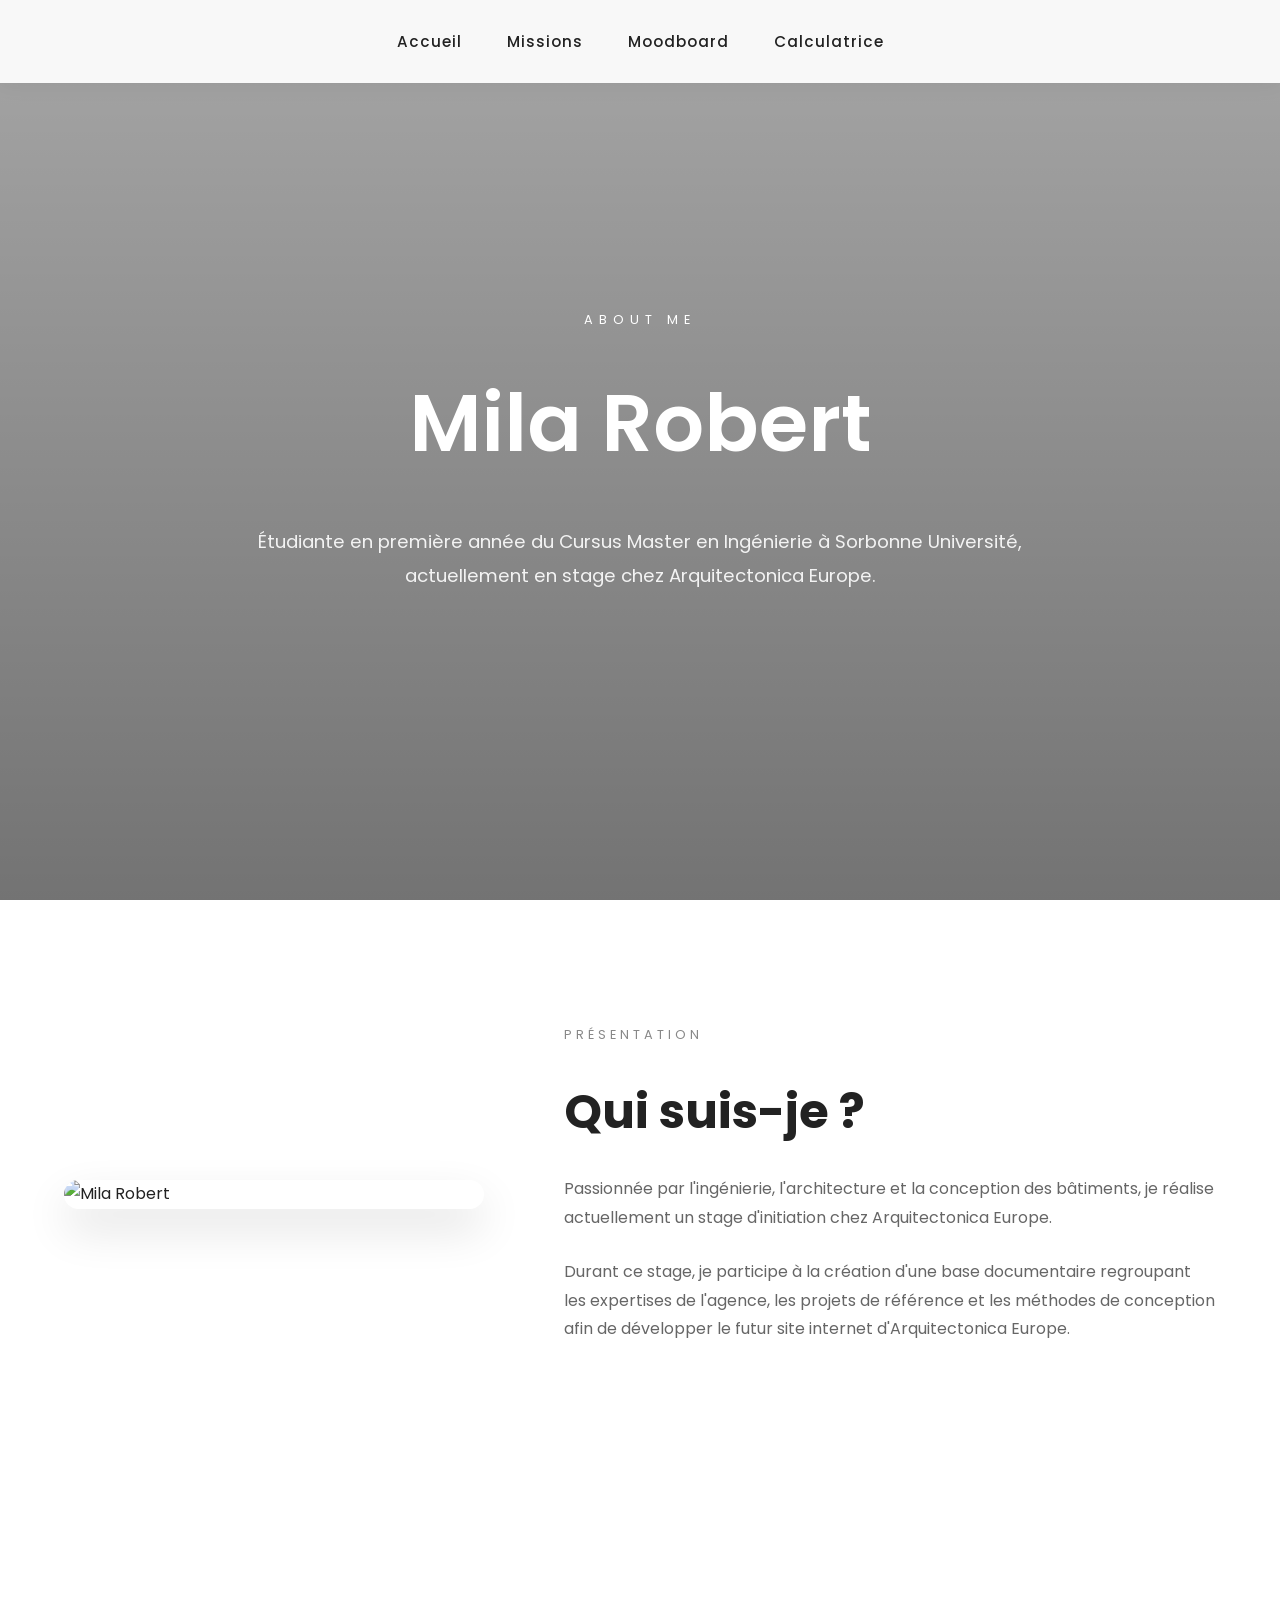
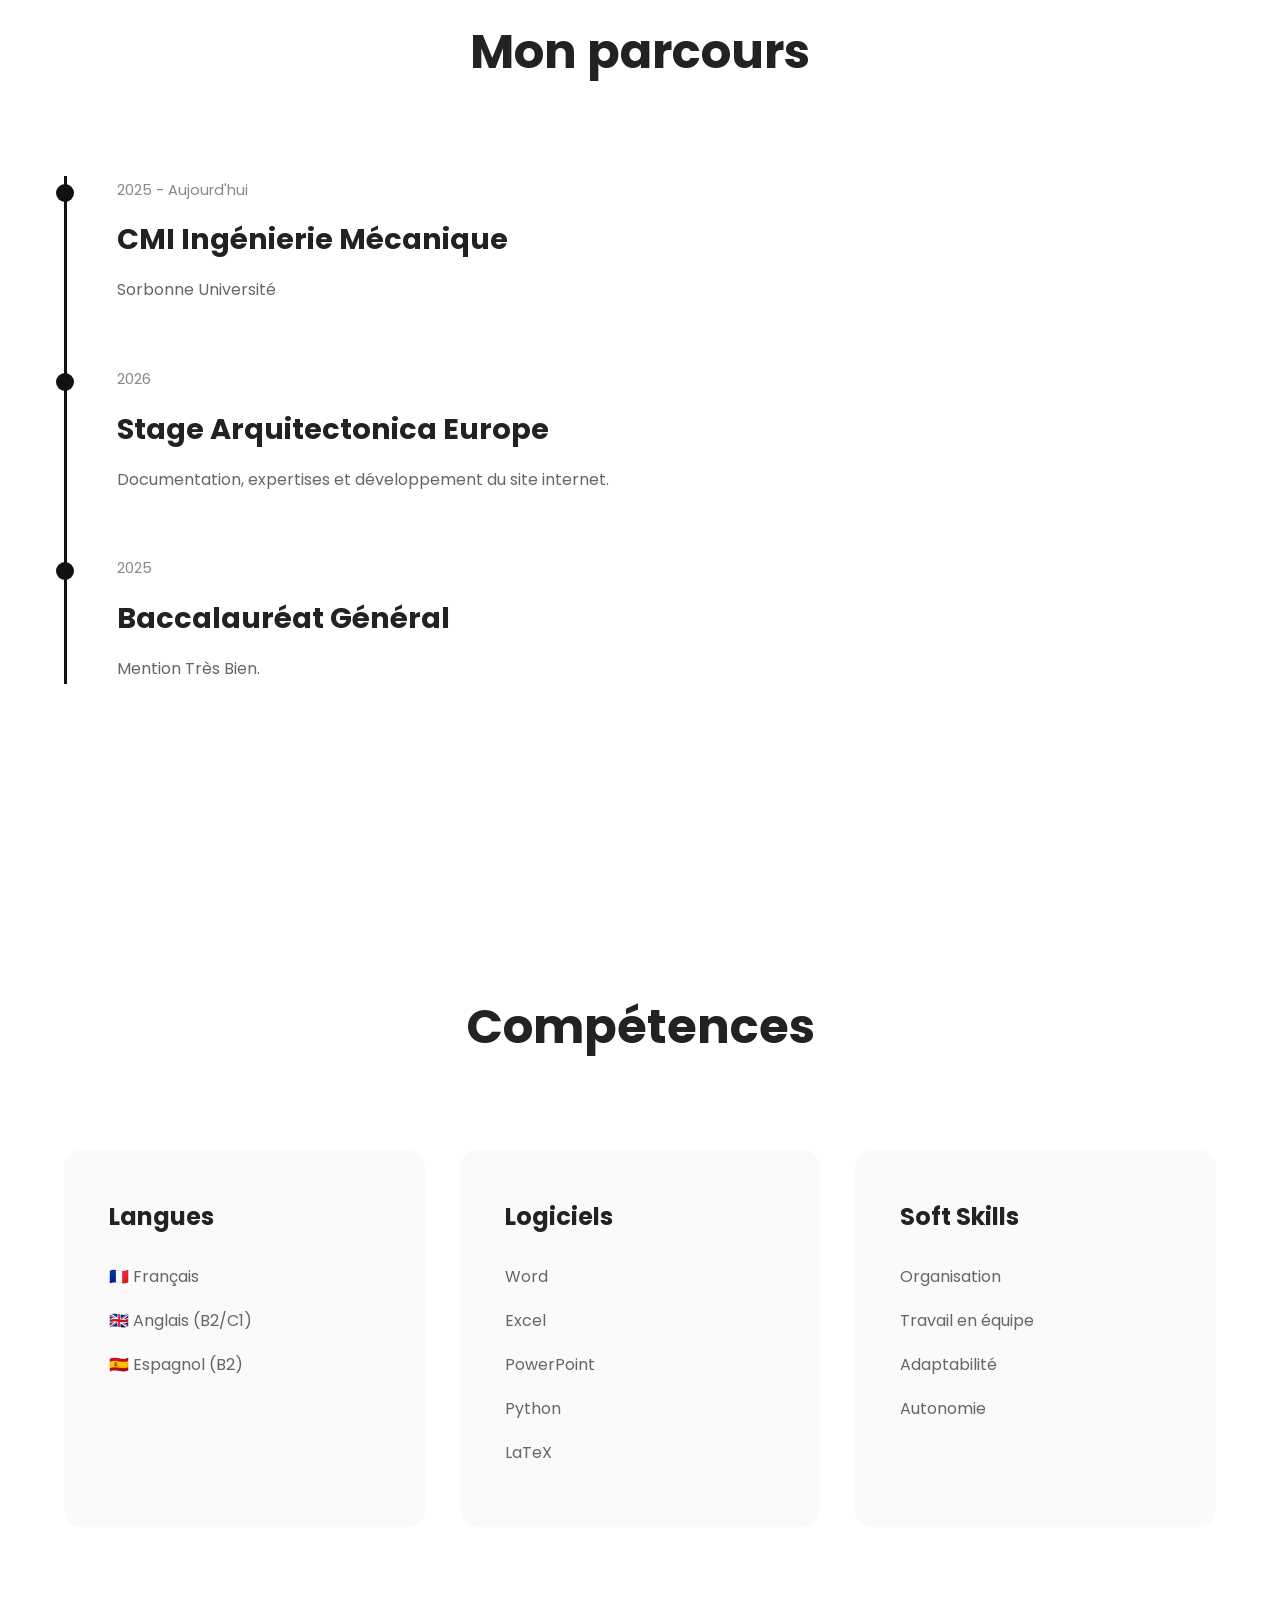
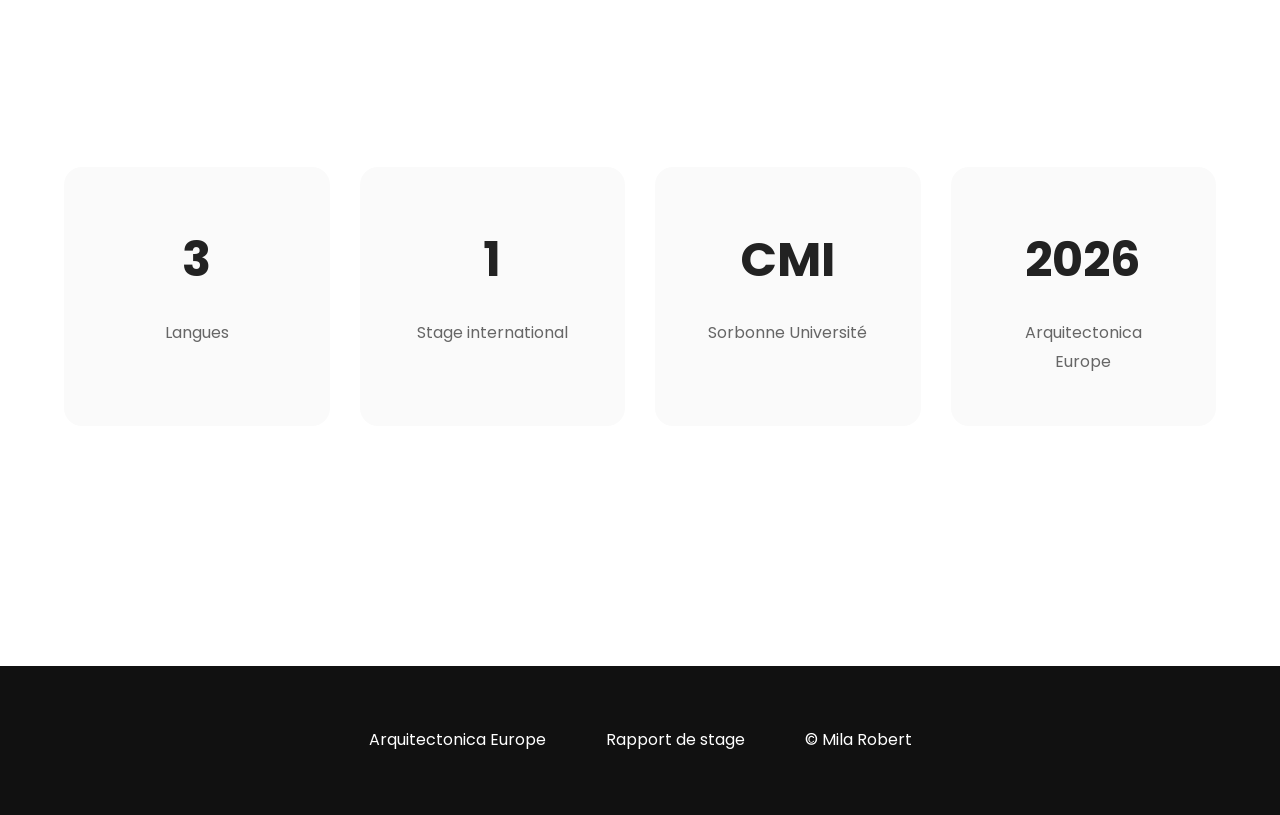
==== aboutme.html @ 5439be38 "Rename about me.html to aboutme.html" ====
<!DOCTYPE html>
<html lang="fr">

<head>

    <meta charset="UTF-8">
    <meta name="viewport" content="width=device-width, initial-scale=1.0">

    <title>About Me | Arquitectonica Europe</title>

    <link rel="stylesheet" href="page.css">
    <link rel="stylesheet" href="about.css">

    <link rel="preconnect" href="https://fonts.googleapis.com">

    <link rel="preconnect" href="https://fonts.gstatic.com" crossorigin>

    <link href="https://fonts.googleapis.com/css2?family=Poppins:wght@300;400;500;600;700&display=swap" rel="stylesheet">

</head>

<body>

<nav>

    <a href="acceuil.html">Accueil</a>
        <a href="mesmissions.html">Missions</a>
        <a href="moodboard.html">Moodboard</a>
      
        <a href="calculatrice.html">Calculatrice</a>

</nav>

<header class="hero">

    <span class="small-title">ABOUT ME</span>

    <h1>Mila Robert</h1>

    <p>
        Étudiante en première année du Cursus Master en Ingénierie à Sorbonne Université, actuellement en stage chez Arquitectonica Europe.
    </p>

</header>

<section class="about">

    <div class="about-image">

        <img src="image/mila.jpg" alt="Mila Robert">

    </div>

    <div class="about-content">

        <span class="section-subtitle">Présentation</span>

        <h2>Qui suis-je ?</h2>

        <p>
            Passionnée par l'ingénierie, l'architecture et la conception des bâtiments, je réalise actuellement un stage d'initiation chez Arquitectonica Europe.
        </p>

        <p>
            Durant ce stage, je participe à la création d'une base documentaire regroupant les expertises de l'agence, les projets de référence et les méthodes de conception afin de développer le futur site internet d'Arquitectonica Europe.
        </p>

    </div>

</section>

<section class="journey">

    <div class="intro-title">

        <h1>Mon parcours</h1>

    </div>

    <div class="timeline">

        <div class="timeline-item">

            <span>2025 - Aujourd'hui</span>

            <h2>CMI Ingénierie Mécanique</h2>

            <p>Sorbonne Université</p>

        </div>

        <div class="timeline-item">

            <span>2026</span>

            <h2>Stage Arquitectonica Europe</h2>

            <p>Documentation, expertises et développement du site internet.</p>

        </div>

        <div class="timeline-item">

            <span>2025</span>

            <h2>Baccalauréat Général</h2>

            <p>Mention Très Bien.</p>

        </div>

    </div>

</section>

<section class="skills">

    <div class="intro-title">

        <h1>Compétences</h1>

    </div>

    <div class="skills-grid">

        <div class="skill-card">

            <h3>Langues</h3>

            <ul>

                <li>🇫🇷 Français</li>

                <li>🇬🇧 Anglais (B2/C1)</li>

                <li>🇪🇸 Espagnol (B2)</li>

            </ul>

        </div>

        <div class="skill-card">

            <h3>Logiciels</h3>

            <ul>

                <li>Word</li>

                <li>Excel</li>

                <li>PowerPoint</li>

                <li>Python</li>

                <li>LaTeX</li>

            </ul>

        </div>

        <div class="skill-card">

            <h3>Soft Skills</h3>

            <ul>

                <li>Organisation</li>

                <li>Travail en équipe</li>

                <li>Adaptabilité</li>

                <li>Autonomie</li>

            </ul>

        </div>

    </div>

</section>

<section class="stats">

    <div class="stat">

        <h2>3</h2>

        <p>Langues</p>

    </div>

    <div class="stat">

        <h2>1</h2>

        <p>Stage international</p>

    </div>

    <div class="stat">

        <h2>CMI</h2>

        <p>Sorbonne Université</p>

    </div>

    <div class="stat">

        <h2>2026</h2>

        <p>Arquitectonica Europe</p>

    </div>

</section>

<footer>

    <ul>

        <li>Arquitectonica Europe</li>

        <li>Rapport de stage</li>

        <li>© Mila Robert</li>

    </ul>

</footer>

</body>

</html>
---- about.css ----
/*==================================================
                    RESET
==================================================*/

*{
    margin:0;
    padding:0;
    box-sizing:border-box;
}

html{
    scroll-behavior:smooth;
}

body{

    font-family:'Poppins',sans-serif;
    color:#222;
    background:#fff;
    line-height:1.8;
    overflow-x:hidden;

}

img{

    display:block;
    max-width:100%;

}

a{

    text-decoration:none;

}

section{

    width:min(1200px,90%);
    margin:auto;
    padding:120px 0;

}
/*=========================================
                NAVBAR
=========================================*/

nav{

    position:fixed;

    top:0;
    left:0;

    width:100%;

    display:flex;

    justify-content:center;
    align-items:center;

    gap:45px;

    padding:28px 0;

    background:rgba(255,255,255,.92);

    backdrop-filter:blur(12px);

    box-shadow:0 2px 20px rgba(0,0,0,.06);

    z-index:1000;

}

nav a{

    color:#222;

    font-size:.95rem;

    font-weight:500;

    letter-spacing:1px;

    transition:.3s;

}

nav a:hover{

    color:#777;

}
/*==================================================
                    HERO
==================================================*/

.hero{

    min-height:100vh;

    display:flex;
    flex-direction:column;
    justify-content:center;
    align-items:center;

    text-align:center;

    color:white;

    background:

    linear-gradient(
    rgba(0,0,0,.35),
    rgba(0,0,0,.55)
    ),

    url("image/about-background.jpg");

    background-size:cover;
    background-position:center;

}

.small-title{

    letter-spacing:6px;
    text-transform:uppercase;
    font-size:.8rem;
    margin-bottom:20px;

}

.hero h1{

    font-size:5rem;
    font-weight:600;
    margin-bottom:30px;

}

.hero p{

    max-width:850px;
    font-size:1.15rem;
    color:rgba(255,255,255,.9);

}

/*==================================================
                    ABOUT
==================================================*/

.about{

    display:grid;

    grid-template-columns:420px 1fr;

    gap:80px;

    align-items:center;

}

.about-image{

    overflow:hidden;
    border-radius:18px;

    box-shadow:0 20px 45px rgba(0,0,0,.12);

}

.about-image img{

    transition:.5s;

}

.about-image:hover img{

    transform:scale(1.05);

}

.section-subtitle{

    color:#888;
    text-transform:uppercase;
    letter-spacing:4px;
    font-size:.8rem;

}

.about-content h2{

    font-size:3rem;
    margin:20px 0;

}

.about-content p{

    color:#666;
    margin-bottom:25px;

}

/*==================================================
                    TITRES
==================================================*/

.intro-title{

    text-align:center;

    margin-bottom:80px;

}

.intro-title h1{

    font-size:3rem;

    margin-bottom:20px;

}

.intro-title p{

    color:#666;

    max-width:700px;

    margin:auto;

}

/*==================================================
                TIMELINE
==================================================*/

.timeline{

    border-left:3px solid #111;

    padding-left:50px;

}

.timeline-item{

    position:relative;

    margin-bottom:60px;

}

.timeline-item::before{

    content:"";

    position:absolute;

    width:18px;
    height:18px;

    background:#111;

    border-radius:50%;

    left:-61px;
    top:8px;

}

.timeline-item span{

    color:#888;
    font-size:.9rem;

}

.timeline-item h2{

    margin:10px 0;

    font-size:1.8rem;

}

.timeline-item p{

    color:#666;

}

/*==================================================
                SKILLS
==================================================*/

.skills-grid{

    display:grid;

    grid-template-columns:repeat(3,1fr);

    gap:35px;

}

.skill-card{

    background:#fafafa;

    padding:45px;

    border-radius:18px;

    transition:.35s;

}

.skill-card:hover{

    transform:translateY(-8px);

    box-shadow:0 20px 45px rgba(0,0,0,.08);

}

.skill-card h3{

    margin-bottom:25px;

    font-size:1.5rem;

}

.skill-card ul{

    list-style:none;

}

.skill-card li{

    margin-bottom:15px;

    color:#666;

}

/*==================================================
                STATS
==================================================*/

.stats{

    display:grid;

    grid-template-columns:repeat(4,1fr);

    gap:30px;

}

.stat{

    background:#fafafa;

    border-radius:18px;

    padding:50px;

    text-align:center;

    transition:.35s;

}

.stat:hover{

    transform:translateY(-8px);

    box-shadow:0 20px 45px rgba(0,0,0,.08);

}

.stat h2{

    font-size:3rem;

    margin-bottom:15px;

}

.stat p{

    color:#666;

}

/*==================================================
                FOOTER
==================================================*/

footer{

    margin-top:120px;

    background:#111;

    padding:60px;

}

footer ul{

    list-style:none;

    display:flex;

    justify-content:center;

    gap:60px;

}

footer li{

    color:white;

}

/*==================================================
                ANIMATION
==================================================*/

.hero>*,
.about,
.timeline-item,
.skill-card,
.stat{

    animation:fadeUp .8s ease;

}

@keyframes fadeUp{

    from{

        opacity:0;

        transform:translateY(40px);

    }

    to{

        opacity:1;

        transform:translateY(0);

    }

}

/*==================================================
                RESPONSIVE
==================================================*/

@media(max-width:1000px){

.about{

grid-template-columns:1fr;

text-align:center;

}

.about-image{

max-width:400px;

margin:auto;

}

.skills-grid{

grid-template-columns:1fr;

}

.stats{

grid-template-columns:repeat(2,1fr);

}

.hero h1{

font-size:3.5rem;

}

}

@media(max-width:700px){

.timeline{

border-left:none;

padding-left:0;

}

.timeline-item::before{

display:none;

}

.stats{

grid-template-columns:1fr;

}

footer ul{

flex-direction:column;

gap:20px;

text-align:center;

}

.hero h1{

font-size:2.8rem;

}

}
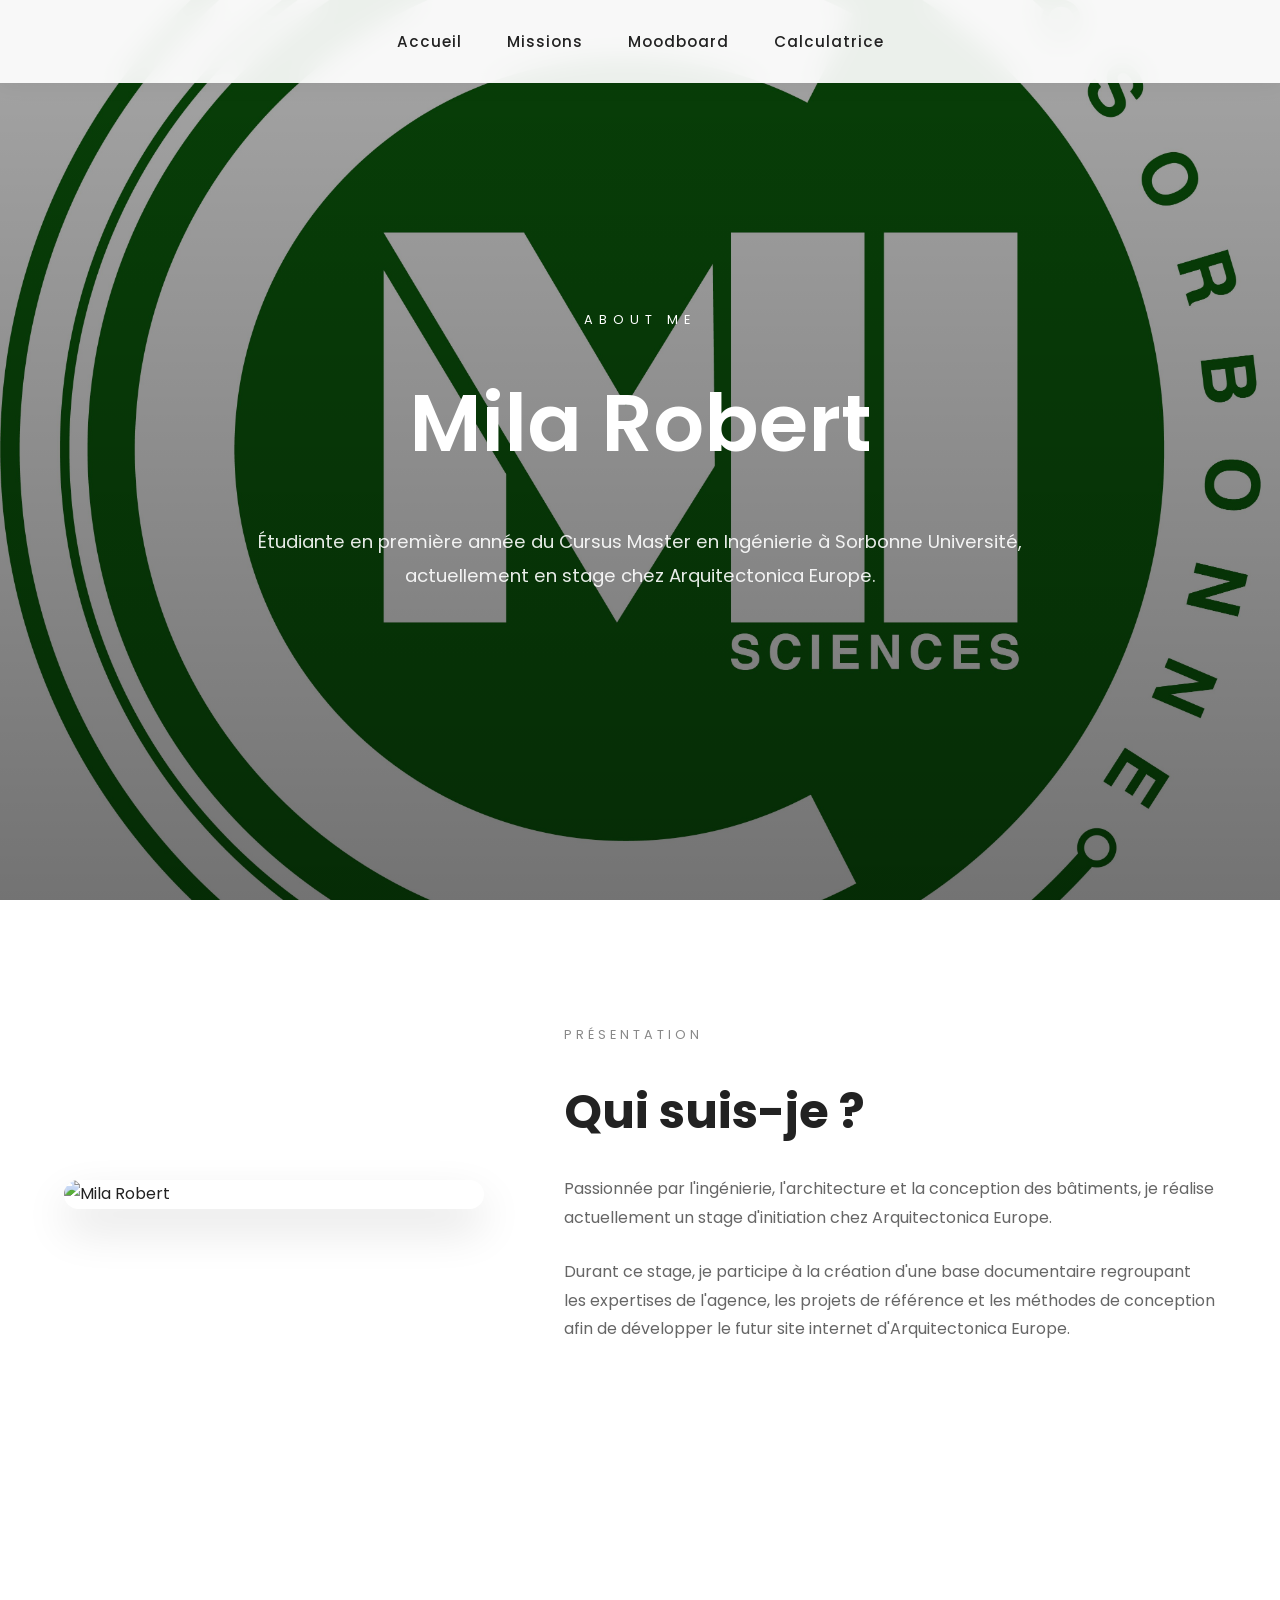
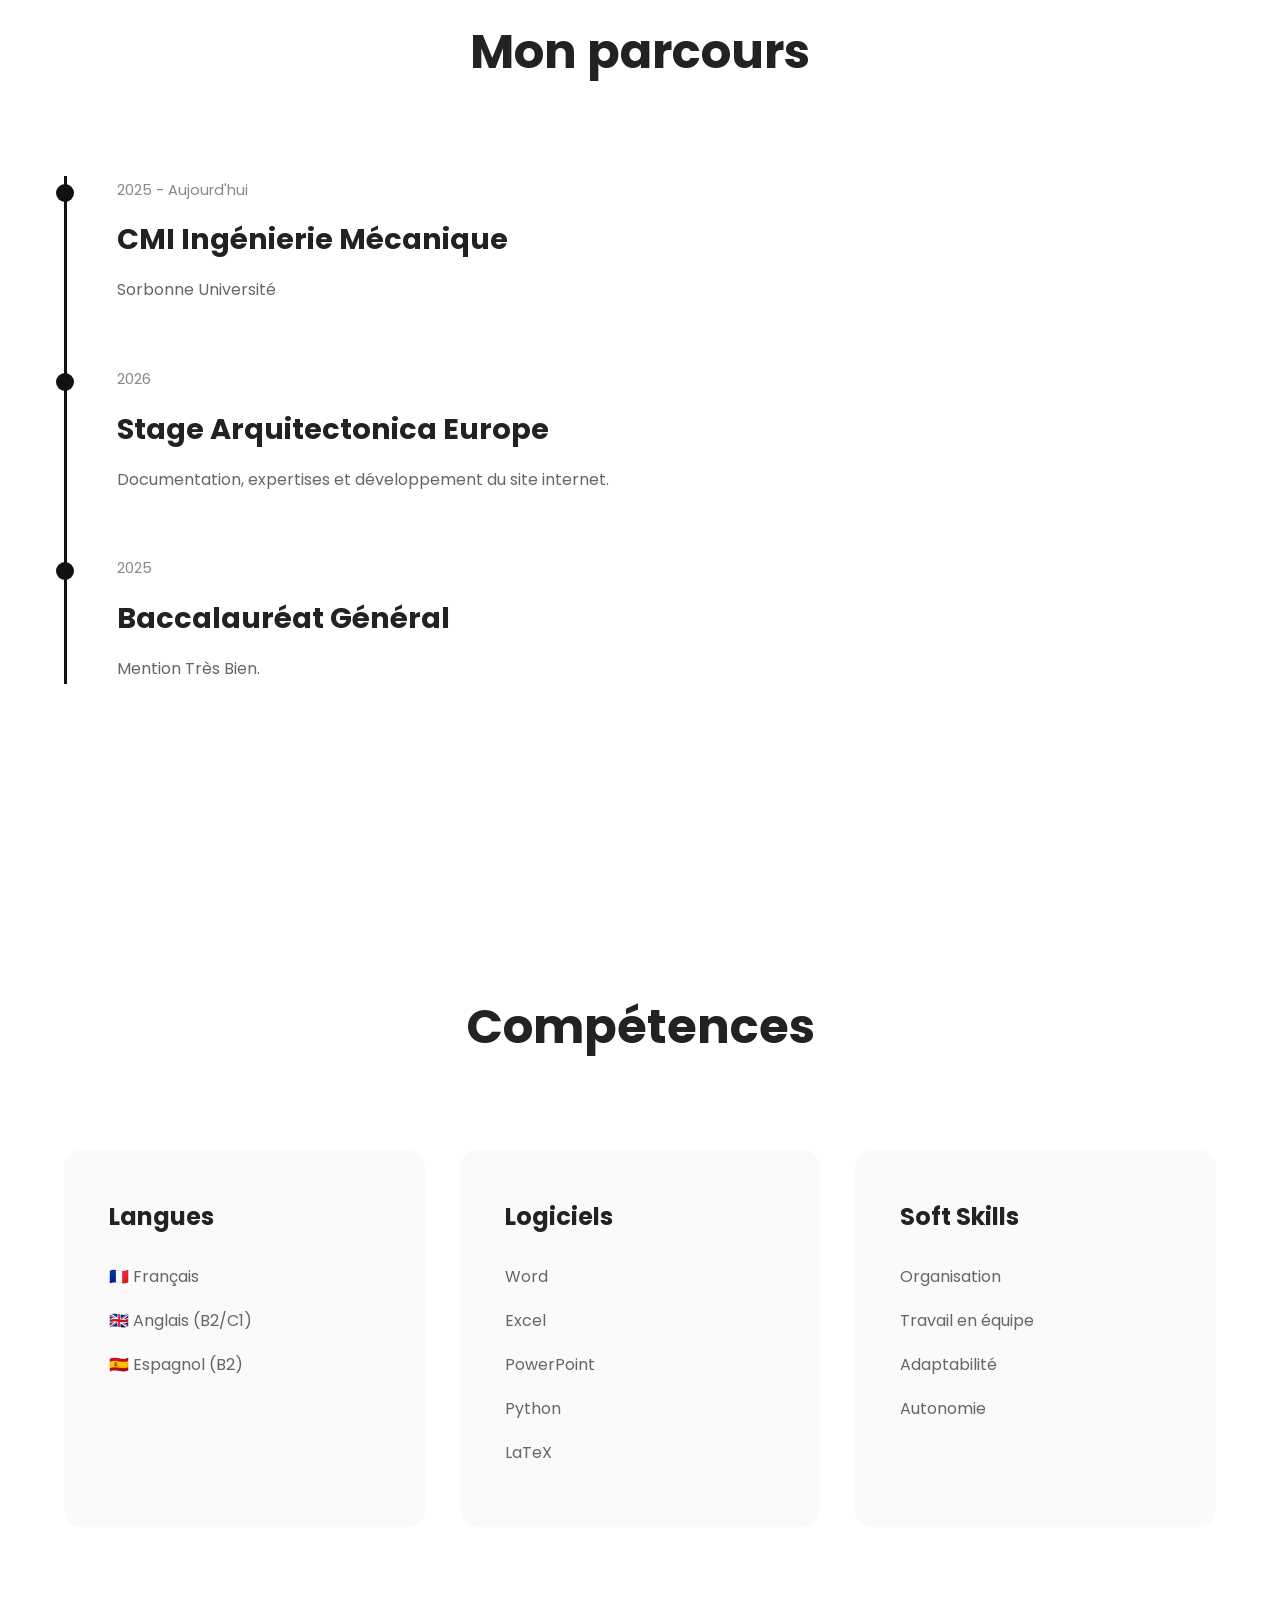
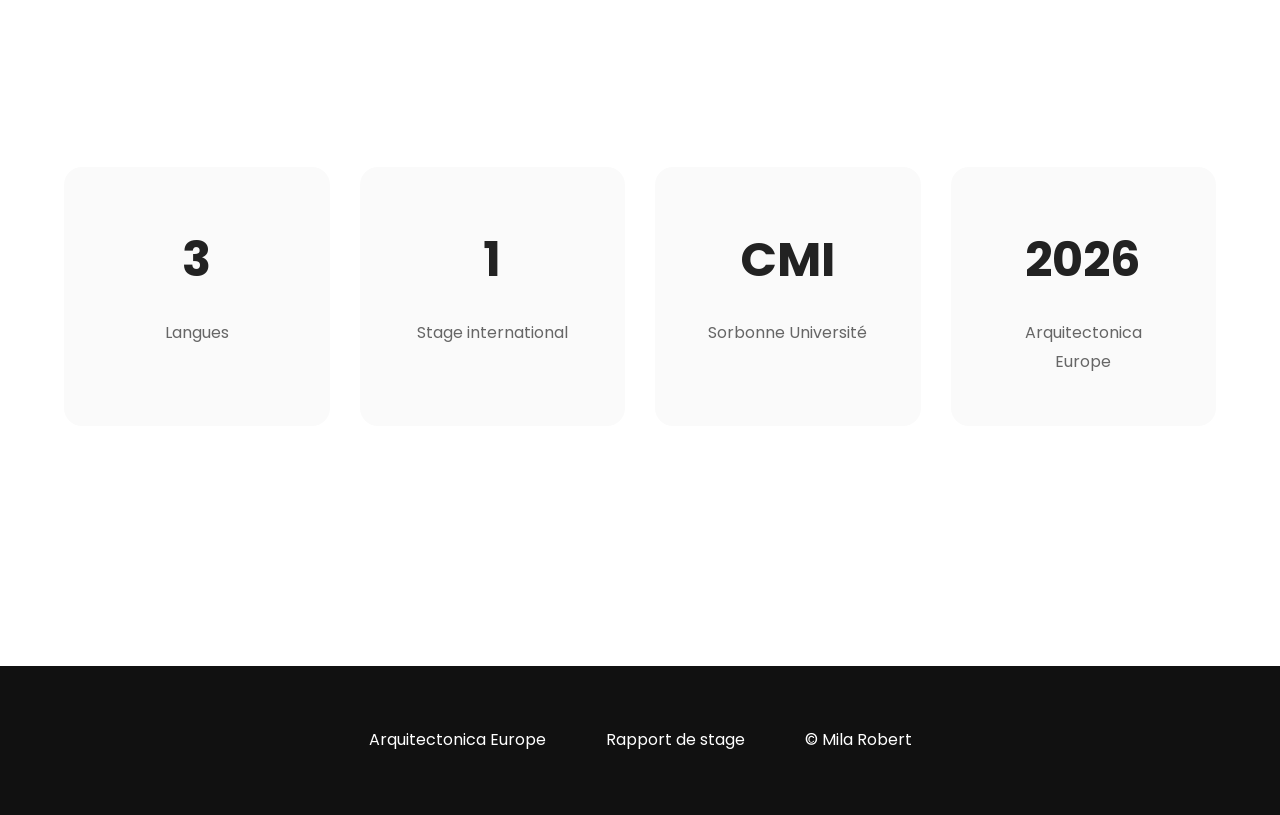
==== commit 6c76e276: "Update aboutme.html" ====
--- a/aboutme.html
+++ b/aboutme.html
@@ -8,7 +8,7 @@
 
     <title>About Me | Arquitectonica Europe</title>
 
-    <link rel="stylesheet" href="page.css">
+
     <link rel="stylesheet" href="about.css">
 
     <link rel="preconnect" href="https://fonts.googleapis.com">
--- a/about.css
+++ b/about.css
@@ -117,7 +117,7 @@
     rgba(0,0,0,.55)
     ),
 
-    url("image/about-background.jpg");
+    url("image/cmi.jpg");
 
     background-size:cover;
     background-position:center;
@@ -550,4 +550,4 @@
 
 }
 
-}+}
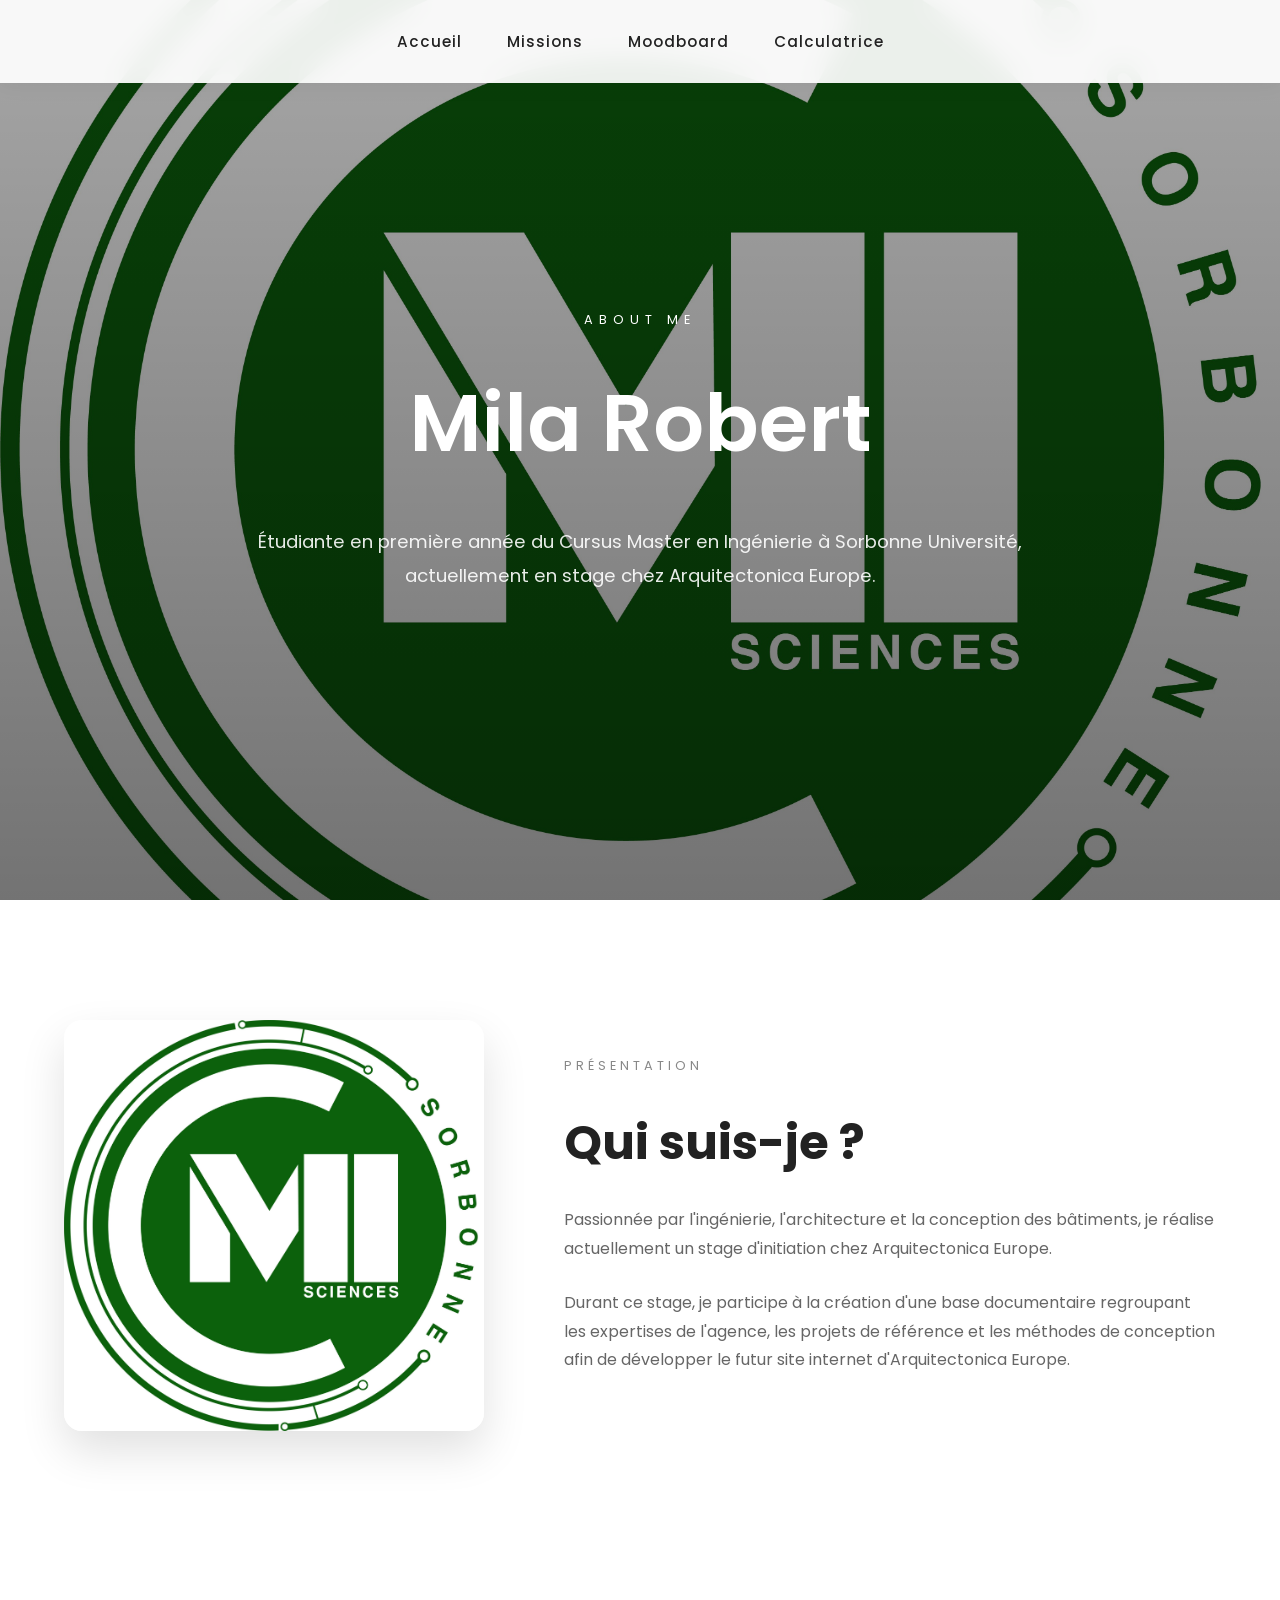
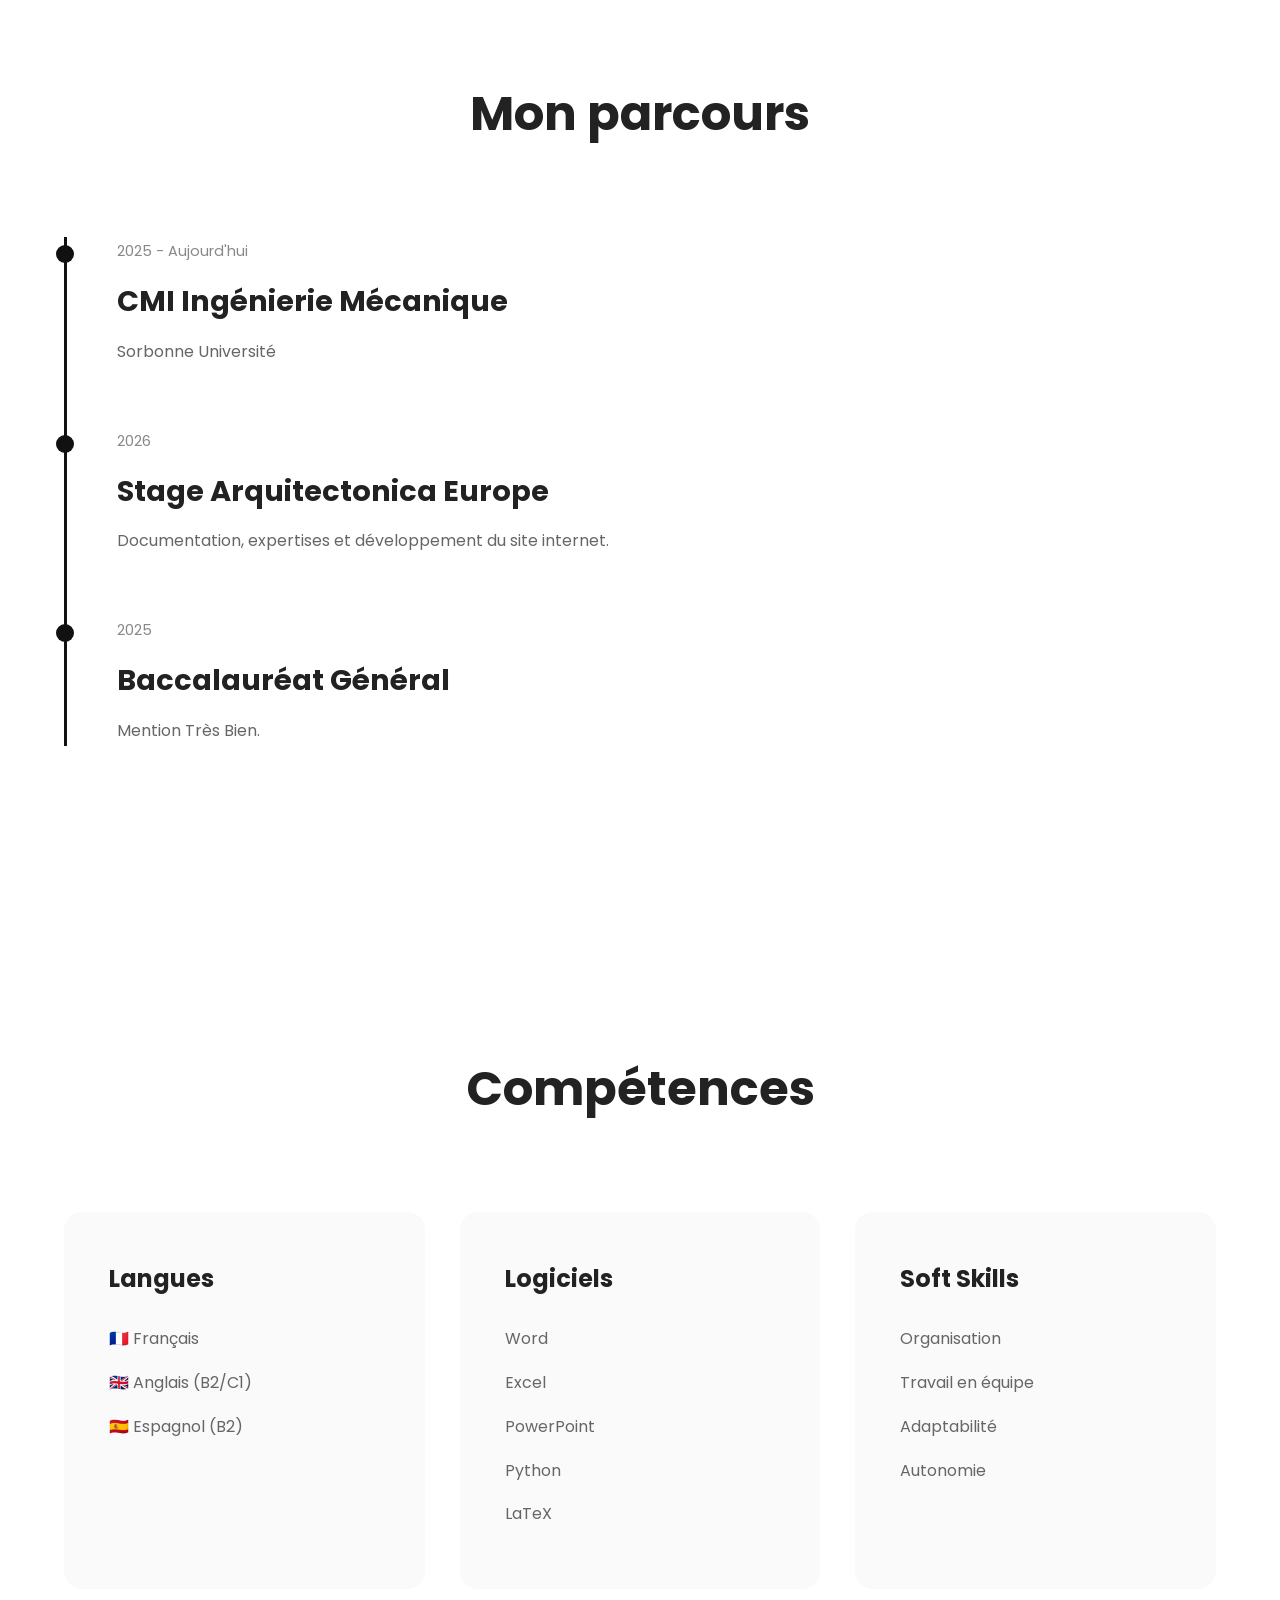
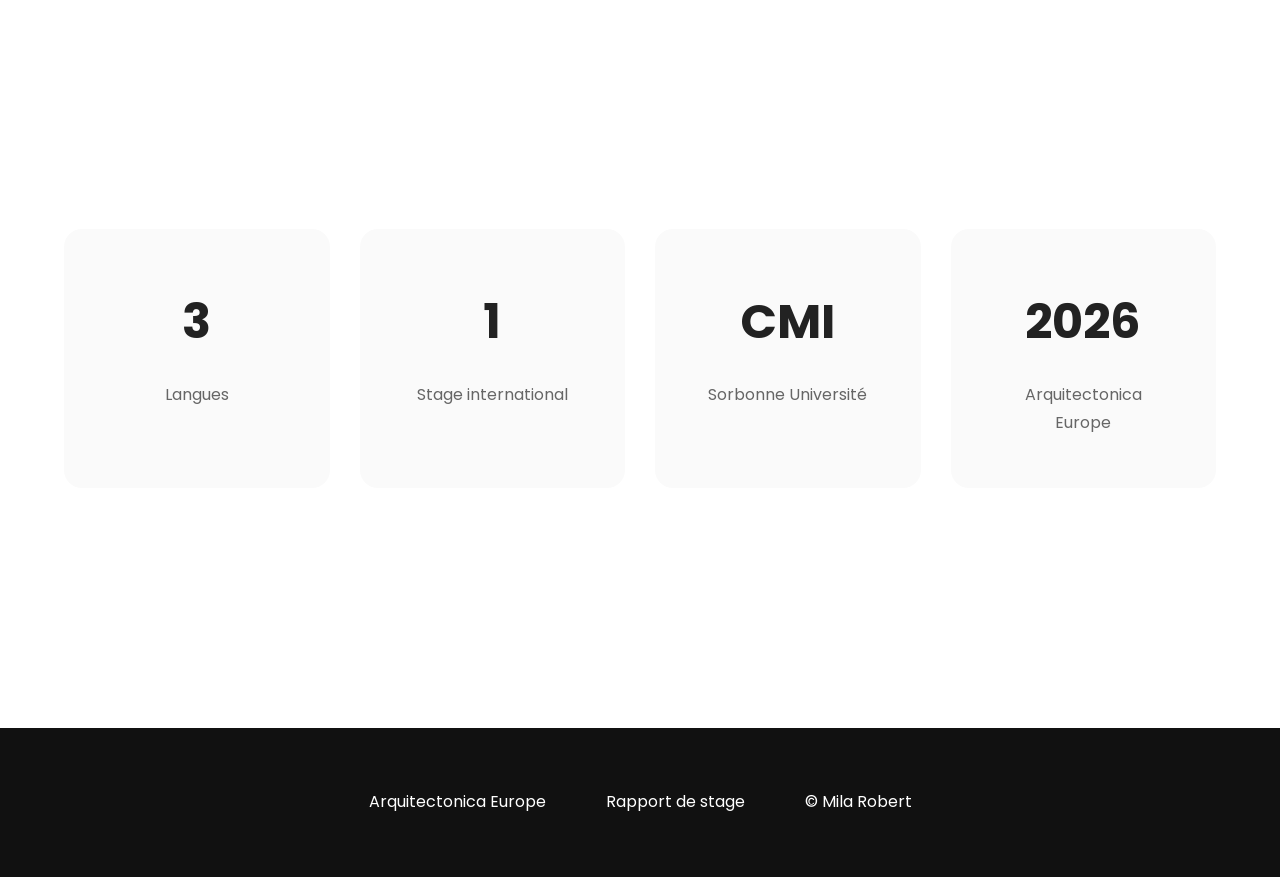
==== commit 2a92e169: "Update aboutme.html" ====
--- a/aboutme.html
+++ b/aboutme.html
@@ -47,7 +47,7 @@
 
     <div class="about-image">
 
-        <img src="image/mila.jpg" alt="Mila Robert">
+        <img src="image/cmi.jpg" alt="logo cmi">
 
     </div>
 
